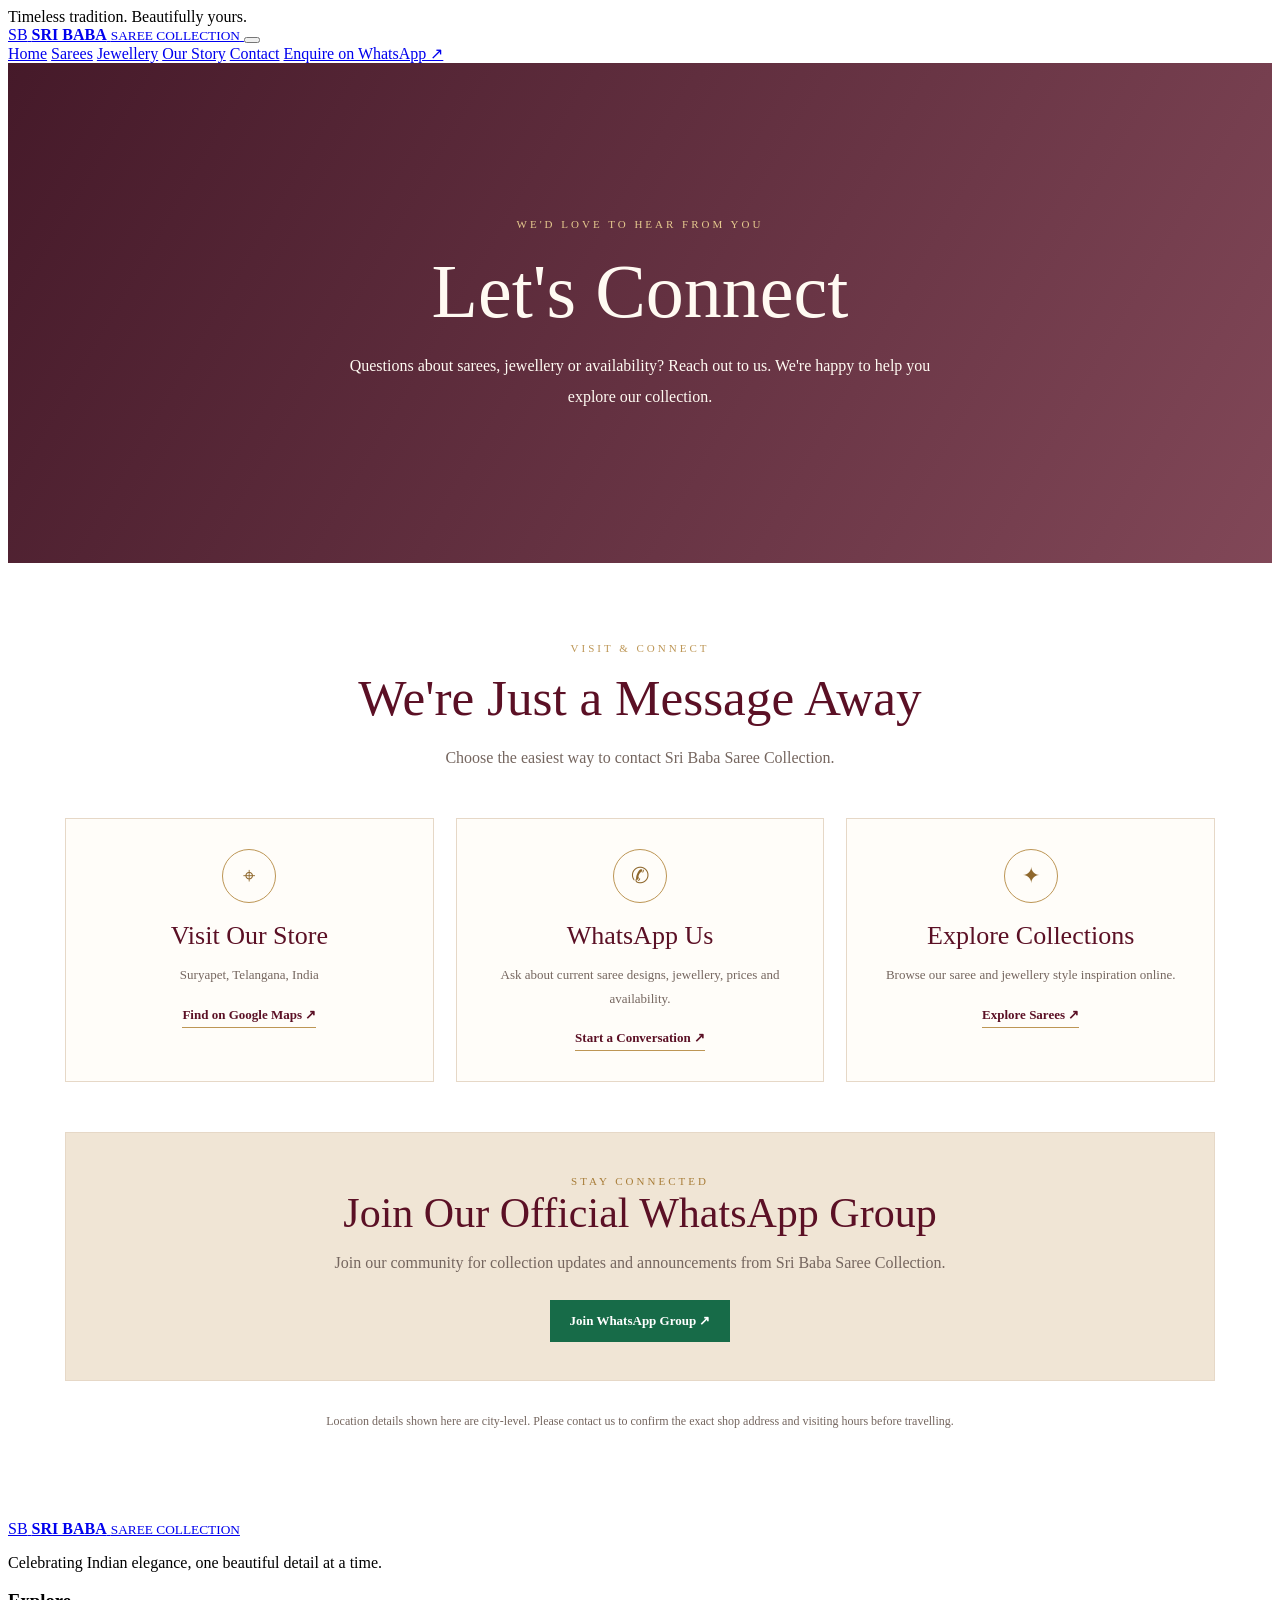
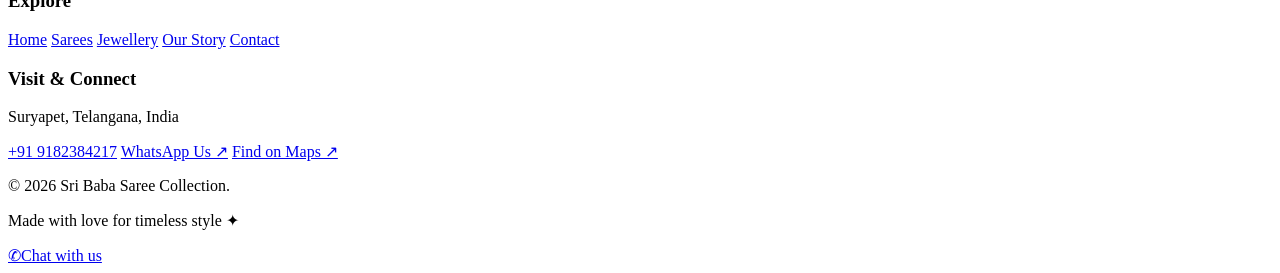
==== contact.html @ ef6b3e72 "Add Sri Baba Saree Collection frontend" ====
<!DOCTYPE html>
<html lang="en">
<head>
  <meta charset="UTF-8">
  <meta name="viewport" content="width=device-width, initial-scale=1.0">
  <meta name="theme-color" content="#5b1025">
  <meta name="description" content="Contact Sri Baba Saree Collection in Suryapet, Telangana, for saree and jewellery enquiries.">
  <title>Contact Us | Sri Baba Saree Collection</title>

  <link rel="preconnect" href="https://fonts.googleapis.com">
  <link rel="preconnect" href="https://fonts.gstatic.com" crossorigin>
  <link href="https://fonts.googleapis.com/css2?family=Cormorant+Garamond:wght@400;500;600;700&family=DM+Sans:wght@400;500;600;700&display=swap" rel="stylesheet">
  <link rel="stylesheet" href="css/style.css">
  <script src="js/script.js" defer></script>

  <style>
    .contact-hero {
      min-height: 370px;
      display: grid;
      place-items: center;
      padding: 65px 22px;
      text-align: center;
      color: #fffaf2;
      background:
        linear-gradient(120deg, rgba(55,8,25,.93), rgba(91,16,37,.77)),
        url("https://images.unsplash.com/photo-1610030469983-98e550d6193c?auto=format&fit=crop&w=1600&q=85") center/cover;
    }

    .contact-kicker {
      color: #e5c98e;
      font-size: 11px;
      letter-spacing: 3px;
      text-transform: uppercase;
    }

    .contact-hero h1 {
      margin: 16px 0;
      font-size: clamp(46px, 6vw, 76px);
      font-weight: 500;
    }

    .contact-hero p {
      max-width: 620px;
      margin: auto;
      line-height: 1.9;
    }

    .contact-main {
      max-width: 1150px;
      margin: auto;
      padding: 75px 24px;
    }

    .contact-heading {
      max-width: 720px;
      margin: 0 auto 45px;
      text-align: center;
    }

    .contact-heading h2 {
      margin: 12px 0;
      color: #5b1025;
      font-size: clamp(36px, 4vw, 52px);
      font-weight: 500;
    }

    .contact-heading p {
      color: #75665f;
      line-height: 1.9;
    }

    .contact-grid {
      display: grid;
      grid-template-columns: repeat(3, minmax(0, 1fr));
      gap: 22px;
    }

    .contact-card {
      padding: 30px 23px;
      text-align: center;
      background: #fffdf9;
      border: 1px solid #e6d8c7;
      transition: transform .25s, box-shadow .25s;
    }

    .contact-card:hover {
      transform: translateY(-4px);
      box-shadow: 0 12px 30px rgba(66,24,39,.08);
    }

    .contact-icon {
      width: 52px;
      height: 52px;
      display: grid;
      place-items: center;
      margin: 0 auto 18px;
      border: 1px solid #bd9655;
      border-radius: 50%;
      color: #8f682d;
      font-size: 22px;
    }

    .contact-card h3 {
      margin: 0 0 12px;
      color: #5b1025;
      font-size: 26px;
      font-weight: 500;
    }

    .contact-card p {
      margin: 0 0 18px;
      color: #75665f;
      font-size: 13px;
      line-height: 1.8;
      overflow-wrap: anywhere;
    }

    .contact-link {
      display: inline-block;
      color: #5b1025;
      font-size: 13px;
      font-weight: 700;
      text-decoration: none;
      border-bottom: 1px solid #bd9655;
      padding-bottom: 4px;
    }

    .contact-link:hover {
      color: #a77c37;
    }

    .contact-community {
      margin-top: 50px;
      padding: 38px 25px;
      text-align: center;
      background: #f0e5d5;
      border: 1px solid #e6d8c7;
    }

    .contact-community h2 {
      margin: 0 0 12px;
      color: #5b1025;
      font-size: clamp(30px, 4vw, 42px);
      font-weight: 500;
    }

    .contact-community p {
      max-width: 650px;
      margin: 0 auto 22px;
      color: #75665f;
      line-height: 1.8;
    }

    .contact-button {
      display: inline-block;
      padding: 13px 20px;
      background: #5b1025;
      color: #fff;
      text-decoration: none;
      font-size: 13px;
      font-weight: 600;
      transition: background .2s;
    }

    .contact-button:hover {
      background: #7b2940;
    }

    .contact-button.whatsapp {
      background: #176b48;
    }

    .contact-button.whatsapp:hover {
      background: #105438;
    }

    .contact-note {
      margin-top: 30px;
      text-align: center;
      color: #75665f;
      font-size: 12px;
      line-height: 1.8;
    }

    @media (max-width: 760px) {
      .contact-main {
        padding: 55px 7%;
      }

      .contact-grid {
        grid-template-columns: 1fr;
      }

      .contact-card {
        padding: 28px 22px;
      }
    }
  </style>
</head>

<body>

  <div class="announcement-bar">
    Timeless tradition. Beautifully yours.
  </div>

  <header class="site-header">
    <a href="index.html" class="brand" aria-label="Sri Baba Saree Collection home">
      <span class="brand-mark">SB</span>
      <span class="brand-copy">
        <strong>SRI BABA</strong>
        <small>SAREE COLLECTION</small>
      </span>
    </a>

    <button class="menu-toggle" id="menuToggle" type="button"
      aria-label="Open navigation menu" aria-expanded="false" aria-controls="mainNav">
      <span></span><span></span><span></span>
    </button>

    <nav class="main-nav" id="mainNav" aria-label="Main navigation">
      <a class="nav-link" href="index.html">Home</a>
      <a class="nav-link" href="sarees.html">Sarees</a>
      <a class="nav-link" href="jewellery.html">Jewellery</a>
      <a class="nav-link" href="about.html">Our Story</a>
      <a class="nav-link active" href="contact.html" aria-current="page">Contact</a>
      <a class="button button-small button-burgundy"
        href="https://wa.me/919182384217?text=Hello%20Sri%20Baba%20Saree%20Collection"
        target="_blank" rel="noopener noreferrer">Enquire on WhatsApp ↗</a>
    </nav>
  </header>

  <main>
    <section class="contact-hero">
      <div>
        <span class="contact-kicker">We'd Love to Hear From You</span>
        <h1>Let's Connect</h1>
        <p>Questions about sarees, jewellery or availability? Reach out to us. We're happy to help you explore our collection.</p>
      </div>
    </section>

    <section class="contact-main">
      <div class="contact-heading reveal">
        <span class="contact-kicker" style="color:#bd9655;">Visit & Connect</span>
        <h2>We're Just a Message Away</h2>
        <p>Choose the easiest way to contact Sri Baba Saree Collection.</p>
      </div>

      <div class="contact-grid">

        <article class="contact-card reveal">
          <div class="contact-icon" aria-hidden="true">⌖</div>
          <h3>Visit Our Store</h3>
          <p>Suryapet, Telangana, India</p>
          <a class="contact-link" href="https://www.google.com/maps/search/?api=1&query=Sri+Baba+Saree+Collection+Suryapet+Telangana"
            target="_blank" rel="noopener noreferrer">Find on Google Maps ↗</a>
        </article>

        <article class="contact-card reveal">
          <div class="contact-icon" aria-hidden="true">✆</div>
          <h3>WhatsApp Us</h3>
          <p>Ask about current saree designs, jewellery, prices and availability.</p>
          <a class="contact-link" href="https://wa.me/919182384217?text=Hello%20Sri%20Baba%20Saree%20Collection"
            target="_blank" rel="noopener noreferrer">Start a Conversation ↗</a>
        </article>

        <article class="contact-card reveal">
          <div class="contact-icon" aria-hidden="true">✦</div>
          <h3>Explore Collections</h3>
          <p>Browse our saree and jewellery style inspiration online.</p>
          <a class="contact-link" href="sarees.html">Explore Sarees ↗</a>
        </article>

      </div>

      <div class="contact-community reveal">
        <span class="contact-kicker" style="color:#a77c37;">Stay Connected</span>
        <h2>Join Our Official WhatsApp Group</h2>
        <p>Join our community for collection updates and announcements from Sri Baba Saree Collection.</p>
        <a class="contact-button whatsapp"
          href="https://chat.whatsapp.com/JOVWu6dOJ22JWDRWwFkfif?s=cl&amp;p=a&amp;mlu=4&amp;ilr=4"
          target="_blank" rel="noopener noreferrer">Join WhatsApp Group ↗</a>
      </div>

      <p class="contact-note">
        Location details shown here are city-level. Please contact us to confirm
        the exact shop address and visiting hours before travelling.
      </p>
    </section>
  </main>

  <footer class="site-footer">
    <div class="footer-main">
      <div class="footer-brand">
        <a href="index.html" class="brand brand-footer">
          <span class="brand-mark">SB</span>
          <span class="brand-copy">
            <strong>SRI BABA</strong>
            <small>SAREE COLLECTION</small>
          </span>
        </a>
        <p>Celebrating Indian elegance, one beautiful detail at a time.</p>
      </div>

      <div class="footer-column">
        <h3>Explore</h3>
        <a href="index.html">Home</a>
        <a href="sarees.html">Sarees</a>
        <a href="jewellery.html">Jewellery</a>
        <a href="about.html">Our Story</a>
        <a href="contact.html">Contact</a>
      </div>

      <div class="footer-column">
        <h3>Visit & Connect</h3>
        <p>Suryapet, Telangana, India</p>
        <a href="tel:+919182384217">+91 9182384217</a>
        <a href="https://wa.me/919182384217" target="_blank" rel="noopener noreferrer">WhatsApp Us ↗</a>
        <a href="https://www.google.com/maps/search/?api=1&query=Sri+Baba+Saree+Collection+Suryapet+Telangana"
          target="_blank" rel="noopener noreferrer">Find on Maps ↗</a>
      </div>
    </div>

    <div class="footer-bottom">
      <p>© <span id="currentYear">2026</span> Sri Baba Saree Collection.</p>
      <p>Made with love for timeless style ✦</p>
    </div>
  </footer>

  <a class="whatsapp-float" href="https://wa.me/919182384217"
    target="_blank" rel="noopener noreferrer" aria-label="Chat with us on WhatsApp">
    <span aria-hidden="true">✆</span><span>Chat with us</span>
  </a>

</body>
</html>
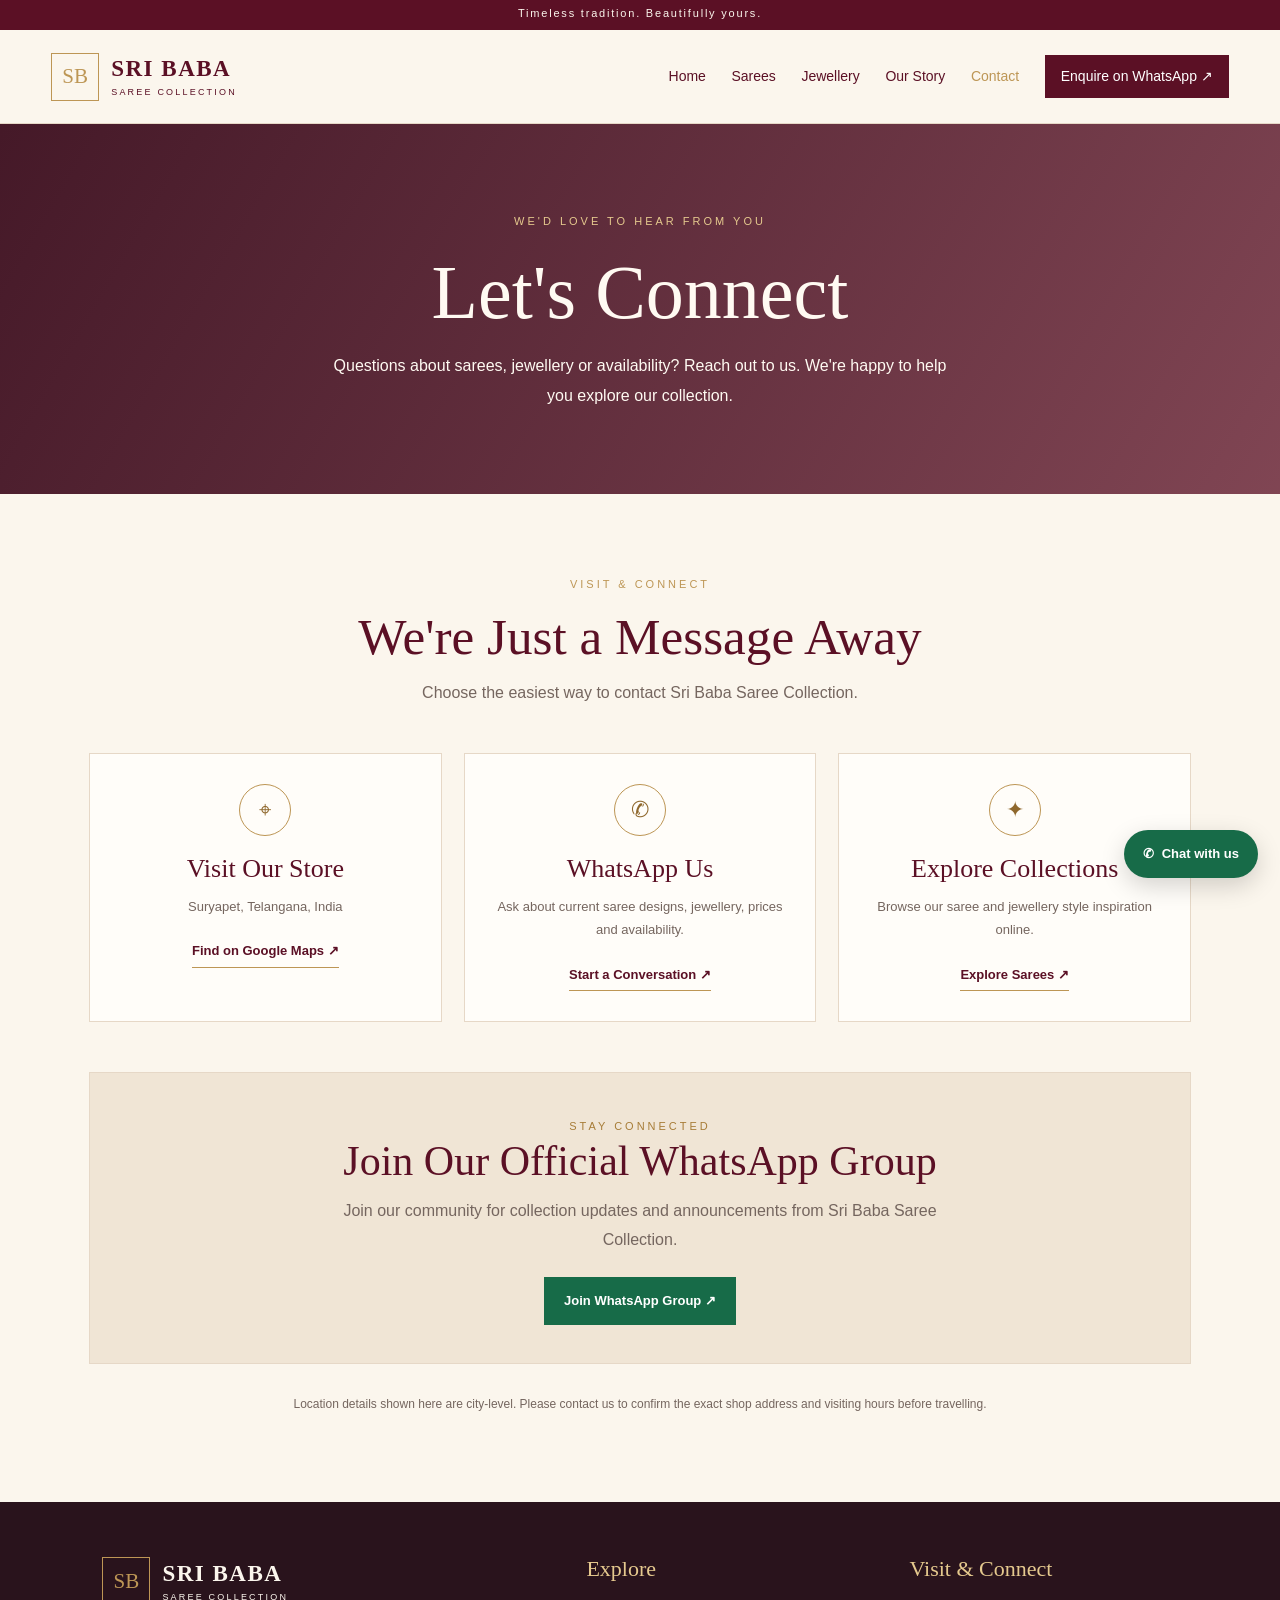
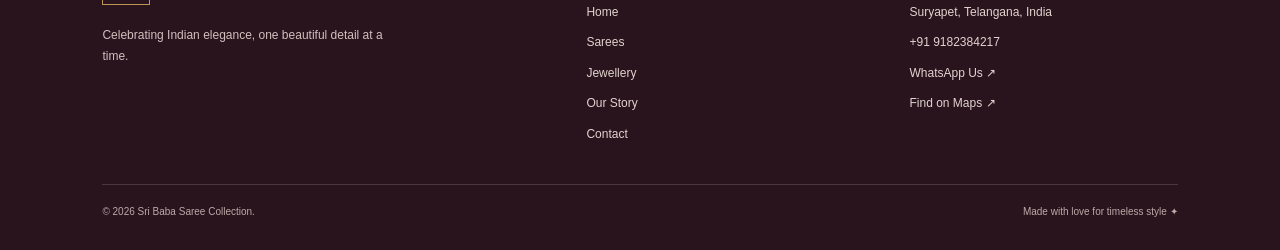
==== commit 0bb04995: "Replace old contact.html with updated version" ====
--- a/contact.html
+++ b/contact.html
@@ -11,8 +11,8 @@
   <link rel="preconnect" href="https://fonts.googleapis.com">
   <link rel="preconnect" href="https://fonts.gstatic.com" crossorigin>
   <link href="https://fonts.googleapis.com/css2?family=Cormorant+Garamond:wght@400;500;600;700&family=DM+Sans:wght@400;500;600;700&display=swap" rel="stylesheet">
-  <link rel="stylesheet" href="css/style.css">
-  <script src="js/script.js" defer></script>
+  <link rel="stylesheet" href="style.css">
+  <script src="script.js" defer></script>
 
   <style>
     .contact-hero {
--- a/style.css
+++ b/style.css
@@ -0,0 +1,1317 @@
+
+/* ==========================================
+   SRI BABA SAREE COLLECTION
+   Premium Ivory • Burgundy • Gold
+========================================== */
+
+:root {
+  --ivory: #fbf6ed;
+  --ivory-deep: #f0e5d5;
+  --burgundy: #5b1025;
+  --burgundy-light: #7b2940;
+  --gold: #bd9655;
+  --gold-light: #e5c98e;
+  --ink: #34232a;
+  --muted: #75665f;
+  --line: #e6d8c7;
+  --white: #fffdf9;
+}
+
+* {
+  box-sizing: border-box;
+}
+
+html {
+  scroll-behavior: smooth;
+  scroll-padding-top: 100px;
+}
+
+body {
+  margin: 0;
+  background: var(--ivory);
+  color: var(--ink);
+  font-family: "DM Sans", Arial, sans-serif;
+  line-height: 1.7;
+}
+
+img {
+  display: block;
+  max-width: 100%;
+}
+
+a {
+  color: inherit;
+}
+
+button,
+input,
+select {
+  font: inherit;
+}
+
+button,
+a {
+  -webkit-tap-highlight-color: transparent;
+}
+
+h1,
+h2,
+h3 {
+  font-family: "Cormorant Garamond", Georgia, serif;
+  line-height: 1.12;
+}
+
+p {
+  margin-top: 0;
+}
+
+em {
+  color: var(--gold);
+  font-weight: 400;
+}
+
+.container {
+  width: min(1200px, 92%);
+  margin-inline: auto;
+}
+
+/* ANNOUNCEMENT BAR */
+
+.announcement-bar {
+  min-height: 30px;
+  padding: 4px 15px;
+  background: var(--burgundy);
+  color: var(--ivory);
+  text-align: center;
+  font-size: 11px;
+  letter-spacing: 1.8px;
+}
+
+/* SHARED HEADER */
+
+.site-header {
+  position: sticky;
+  top: 0;
+  z-index: 1000;
+  width: 100%;
+  min-height: 94px;
+  padding: 16px 4%;
+  display: flex;
+  align-items: center;
+  justify-content: space-between;
+  gap: 28px;
+  background: var(--ivory);
+  border-bottom: 1px solid var(--line);
+}
+
+.brand {
+  display: inline-flex;
+  align-items: center;
+  gap: 12px;
+  flex-shrink: 0;
+  color: var(--burgundy);
+  text-decoration: none;
+}
+
+.brand-mark {
+  width: 48px;
+  height: 48px;
+  display: grid;
+  place-items: center;
+  border: 1px solid var(--gold);
+  color: var(--gold);
+  font-family: "Cormorant Garamond", Georgia, serif;
+  font-size: 21px;
+}
+
+.brand-copy {
+  display: flex;
+  flex-direction: column;
+  line-height: 1.2;
+}
+
+.brand-copy strong {
+  font-family: "Cormorant Garamond", Georgia, serif;
+  font-size: 23px;
+  letter-spacing: 1.5px;
+}
+
+.brand-copy small {
+  margin-top: 4px;
+  font-size: 9px;
+  letter-spacing: 2.2px;
+}
+
+/* Compatible with other HTML pages */
+
+.site-header .logo {
+  flex-shrink: 0;
+  color: var(--burgundy);
+  text-decoration: none;
+  font-family: "Cormorant Garamond", Georgia, serif;
+  font-size: 24px;
+  font-weight: 700;
+}
+
+.site-header .logo span {
+  color: var(--gold);
+}
+
+.main-nav {
+  display: flex;
+  align-items: center;
+  justify-content: flex-end;
+  gap: clamp(14px, 2vw, 30px);
+}
+
+.main-nav a {
+  color: var(--burgundy);
+  text-decoration: none;
+  font-size: 14px;
+  font-weight: 500;
+  white-space: nowrap;
+  transition: color .2s ease;
+}
+
+.main-nav a:hover,
+.main-nav a.active,
+.main-nav a[aria-current="page"] {
+  color: var(--gold);
+}
+
+.menu-toggle {
+  display: none;
+  padding: 9px 12px;
+  border: 1px solid var(--line);
+  background: transparent;
+  color: var(--burgundy);
+  cursor: pointer;
+}
+
+/* BUTTONS */
+
+.button {
+  min-height: 46px;
+  padding: 12px 22px;
+  display: inline-flex;
+  align-items: center;
+  justify-content: center;
+  gap: 8px;
+  border: 1px solid transparent;
+  text-decoration: none;
+  text-align: center;
+  font-size: 13px;
+  font-weight: 600;
+  transition: transform .25s, background .25s, color .25s;
+}
+
+.button:hover {
+  transform: translateY(-2px);
+}
+
+.button-small {
+  min-height: 40px;
+  padding: 9px 15px;
+  font-size: 12px;
+}
+
+.button-burgundy {
+  background: var(--burgundy);
+  color: white !important;
+}
+
+.button-burgundy:hover {
+  background: var(--burgundy-light);
+}
+
+.button-gold {
+  background: var(--gold);
+  color: #29151b;
+}
+
+.button-gold:hover {
+  background: var(--gold-light);
+}
+
+.button-outline {
+  border-color: rgba(255, 253, 249, .75);
+  color: white;
+  background: transparent;
+}
+
+.button-outline:hover {
+  background: white;
+  color: var(--burgundy);
+}
+
+/* HOME HERO */
+
+.hero {
+  position: relative;
+  min-height: 660px;
+  padding: 75px 8% 95px;
+  display: grid;
+  grid-template-columns: 1.05fr .95fr;
+  align-items: center;
+  gap: 50px;
+  overflow: hidden;
+  background:
+    radial-gradient(ellipse at 80% 20%, #ead8bd 0%, transparent 38%),
+    var(--ivory);
+}
+
+.hero-content {
+  position: relative;
+  z-index: 2;
+  max-width: 620px;
+}
+
+.eyebrow,
+.section-kicker {
+  color: var(--gold);
+  font-size: 10px;
+  font-weight: 600;
+  letter-spacing: 3px;
+  line-height: 1.8;
+}
+
+.hero h1 {
+  margin: 24px 0;
+  color: var(--burgundy);
+  font-size: clamp(54px, 6vw, 88px);
+  font-weight: 500;
+  letter-spacing: -1.5px;
+  line-height: .98;
+}
+
+.hero h1 em {
+  color: var(--gold);
+}
+
+.hero-description {
+  max-width: 460px;
+  margin-bottom: 27px;
+  color: var(--muted);
+  font-size: 15px;
+  line-height: 1.9;
+}
+
+.hero-actions {
+  display: flex;
+  flex-wrap: wrap;
+  gap: 12px;
+}
+
+.hero-actions .button-outline {
+  color: var(--burgundy);
+  border-color: var(--line);
+}
+
+.hero-actions .button-outline:hover {
+  color: white;
+  background: var(--burgundy);
+}
+
+.hero-note {
+  margin-top: 30px;
+  color: var(--muted);
+  font-size: 11px;
+  letter-spacing: .7px;
+}
+
+.hero-visual {
+  position: relative;
+  width: 100%;
+  max-width: 510px;
+  justify-self: end;
+  padding: 0 20px 25px 0;
+}
+
+.hero-image-frame {
+  position: relative;
+  height: 485px;
+  overflow: hidden;
+  background: var(--ivory-deep);
+}
+
+.hero-image-frame::before {
+  position: absolute;
+  z-index: 1;
+  inset: 0;
+  border: 1px solid rgba(189, 150, 85, .45);
+  content: "";
+  pointer-events: none;
+}
+
+.hero-image-frame img {
+  width: 100%;
+  height: 100%;
+  object-fit: cover;
+  object-position: center;
+}
+
+.floating-seal {
+  position: absolute;
+  right: -2px;
+  bottom: 0;
+  width: 112px;
+  height: 112px;
+  display: flex;
+  flex-direction: column;
+  align-items: center;
+  justify-content: center;
+  gap: 4px;
+  border: 1px solid var(--gold-light);
+  border-radius: 50%;
+  background: var(--burgundy);
+  color: var(--ivory);
+  font-size: 9px;
+  letter-spacing: 2px;
+}
+
+.floating-seal span:nth-child(2) {
+  color: var(--gold-light);
+  font-size: 17px;
+}
+
+.hero-bottom {
+  position: absolute;
+  right: 8%;
+  bottom: 24px;
+  left: 8%;
+  display: flex;
+  justify-content: space-between;
+  gap: 15px;
+  padding-top: 17px;
+  border-top: 1px solid var(--line);
+  color: var(--muted);
+  font-size: 9px;
+  letter-spacing: 2px;
+}
+
+/* SECTION LAYOUT */
+
+.section-padding {
+  padding: 95px 8%;
+}
+
+.intro-section {
+  text-align: center;
+}
+
+.section-kicker {
+  margin-bottom: 17px;
+}
+
+.section-heading {
+  margin: 0;
+  color: var(--burgundy);
+  font-size: clamp(37px, 4vw, 55px);
+  font-weight: 500;
+}
+
+.intro-description {
+  max-width: 640px;
+  margin: 25px auto 0;
+  color: var(--muted);
+  font-size: 14px;
+  line-height: 1.9;
+}
+
+/* COLLECTIONS */
+
+.collections-section {
+  padding-top: 35px;
+  background: var(--ivory);
+}
+
+.section-header {
+  display: flex;
+  justify-content: space-between;
+  align-items: end;
+  gap: 35px;
+  margin-bottom: 35px;
+}
+
+.section-header .section-heading {
+  font-size: clamp(36px, 4vw, 50px);
+}
+
+.section-side-copy {
+  max-width: 310px;
+  margin: 0 0 6px;
+  color: var(--muted);
+  font-size: 13px;
+}
+
+.collection-grid {
+  display: grid;
+  grid-template-columns: repeat(2, minmax(0, 1fr));
+  gap: 28px;
+}
+
+.collection-card {
+  display: block;
+  min-width: 0;
+  color: inherit;
+  text-decoration: none;
+}
+
+.collection-image {
+  position: relative;
+  height: 410px;
+  overflow: hidden;
+  background: var(--ivory-deep);
+}
+
+.collection-image img {
+  width: 100%;
+  height: 100%;
+  object-fit: cover;
+  transition: transform .5s ease;
+}
+
+.collection-card:hover .collection-image img {
+  transform: scale(1.04);
+}
+
+.collection-number,
+.collection-arrow {
+  position: absolute;
+  z-index: 1;
+  display: grid;
+  place-items: center;
+  color: white;
+  background: rgba(53, 20, 31, .65);
+}
+
+.collection-number {
+  top: 18px;
+  left: 18px;
+  width: 36px;
+  height: 36px;
+  font-size: 11px;
+}
+
+.collection-arrow {
+  right: 18px;
+  bottom: 18px;
+  width: 42px;
+  height: 42px;
+  border: 1px solid rgba(255,255,255,.7);
+  border-radius: 50%;
+  font-size: 19px;
+}
+
+.collection-info {
+  display: flex;
+  justify-content: space-between;
+  align-items: end;
+  gap: 15px;
+  padding: 23px 2px;
+}
+
+.collection-label {
+  margin-bottom: 7px;
+  color: var(--gold);
+  font-size: 9px;
+  letter-spacing: 2px;
+}
+
+.collection-info h3 {
+  margin: 0;
+  color: var(--burgundy);
+  font-size: 35px;
+  font-weight: 500;
+}
+
+.text-link {
+  color: var(--burgundy);
+  font-size: 12px;
+  font-weight: 600;
+  text-decoration: none;
+}
+
+.text-link:hover {
+  color: var(--gold);
+}
+
+/* BRAND PROMISE */
+
+.brand-promise {
+  position: relative;
+  min-height: 440px;
+  display: flex;
+  align-items: center;
+  padding: 70px 9%;
+  overflow: hidden;
+  background:
+    linear-gradient(90deg, rgba(50, 8, 24, .96), rgba(91, 16, 37, .77)),
+    url("https://images.unsplash.com/photo-1610030469983-98e550d6193c?auto=format&fit=crop&w=1600&q=85")
+    center 45% / cover;
+  color: var(--ivory);
+}
+
+.promise-content {
+  max-width: 600px;
+}
+
+.promise-content h2 {
+  margin: 20px 0;
+  font-size: clamp(42px, 5vw, 64px);
+  font-weight: 500;
+}
+
+.promise-content h2 em {
+  color: var(--gold-light);
+}
+
+.promise-content > p:not(.eyebrow) {
+  max-width: 510px;
+  margin-bottom: 25px;
+  color: #f2e8df;
+  font-size: 14px;
+  line-height: 1.9;
+}
+
+/* STORY */
+
+.story-section {
+  display: grid;
+  grid-template-columns: 1fr 1fr;
+  align-items: center;
+  gap: 75px;
+}
+
+.story-image {
+  position: relative;
+  height: 480px;
+  background: var(--ivory-deep);
+}
+
+.story-image img {
+  width: 100%;
+  height: 100%;
+  object-fit: cover;
+}
+
+.story-image-label {
+  position: absolute;
+  right: 0;
+  bottom: 0;
+  padding: 13px 17px;
+  background: var(--burgundy);
+  color: white;
+  font-size: 9px;
+  letter-spacing: 2px;
+}
+
+.story-content .section-heading {
+  margin-bottom: 25px;
+}
+
+.story-content > p:not(.section-kicker) {
+  color: var(--muted);
+  font-size: 14px;
+  line-height: 1.9;
+}
+
+.story-content .text-link {
+  display: inline-block;
+  margin-top: 10px;
+  border-bottom: 1px solid var(--gold);
+  padding-bottom: 5px;
+}
+
+/* WHATSAPP BANNER */
+
+.whatsapp-banner {
+  margin: 0 8% 85px;
+  padding: 48px 55px;
+  display: flex;
+  align-items: center;
+  justify-content: space-between;
+  gap: 30px;
+  background: var(--burgundy);
+  color: var(--ivory);
+}
+
+.whatsapp-banner h2 {
+  margin: 8px 0 12px;
+  font-size: clamp(34px, 4vw, 46px);
+  font-weight: 500;
+}
+
+.whatsapp-banner h2 em {
+  color: var(--gold-light);
+}
+
+.whatsapp-banner-content > p:not(.eyebrow) {
+  max-width: 480px;
+  margin-bottom: 0;
+  color: #e8d9d7;
+  font-size: 13px;
+}
+
+/* FOOTER */
+
+.site-footer {
+  padding: 55px 8% 20px;
+  background: #29131c;
+  color: var(--ivory);
+}
+
+.footer-main {
+  display: grid;
+  grid-template-columns: 1.6fr 1fr 1fr;
+  gap: 55px;
+  padding-bottom: 40px;
+}
+
+.brand-footer {
+  color: var(--ivory);
+}
+
+.brand-footer .brand-copy strong {
+  color: var(--ivory);
+}
+
+.footer-brand > p {
+  max-width: 300px;
+  margin-top: 20px;
+  color: #d2c0bf;
+  font-size: 12px;
+}
+
+.footer-column {
+  display: flex;
+  flex-direction: column;
+  align-items: flex-start;
+  gap: 10px;
+}
+
+.footer-column h3 {
+  margin: 0 0 10px;
+  color: var(--gold-light);
+  font-size: 22px;
+  font-weight: 500;
+}
+
+.footer-column p,
+.footer-column a {
+  margin: 0;
+  color: #e1d3d0;
+  font-size: 12px;
+  text-decoration: none;
+}
+
+.footer-column a:hover {
+  color: var(--gold-light);
+}
+
+.footer-bottom {
+  display: flex;
+  justify-content: space-between;
+  gap: 20px;
+  padding-top: 18px;
+  border-top: 1px solid rgba(255,255,255,.15);
+  color: #bdaaaa;
+  font-size: 10px;
+}
+
+/* FLOATING WHATSAPP */
+
+.whatsapp-float {
+  position: fixed;
+  right: 22px;
+  bottom: 22px;
+  z-index: 900;
+  display: inline-flex;
+  align-items: center;
+  gap: 8px;
+  padding: 13px 19px;
+  border-radius: 40px;
+  background: #176b48;
+  color: white;
+  font-size: 13px;
+  font-weight: 700;
+  text-decoration: none;
+  box-shadow: 0 8px 25px rgba(0,0,0,.17);
+}
+
+.whatsapp-float:hover {
+  background: #105438;
+}
+
+/* OFFICIAL WHATSAPP GROUP */
+
+.official-community {
+  padding: 32px 20px;
+  text-align: center;
+  background: var(--ivory-deep);
+  border-top: 1px solid var(--line);
+}
+
+.official-community h3 {
+  color: var(--burgundy);
+  font-size: 25px;
+}
+
+.official-community p {
+  color: var(--muted);
+}
+
+.official-community a {
+  display: inline-block;
+  padding: 12px 20px;
+  border-radius: 5px;
+  background: #176b48;
+  color: white;
+  text-decoration: none;
+  font-size: 13px;
+  font-weight: 600;
+}
+
+/* REVEAL ANIMATION */
+
+.reveal {
+  opacity: 1;
+  transform: none;
+}
+
+.js-reveal .reveal {
+  opacity: 0;
+  transform: translateY(18px);
+  transition: opacity .65s ease, transform .65s ease;
+}
+
+.js-reveal .reveal.is-visible {
+  opacity: 1;
+  transform: translateY(0);
+}
+
+/* MOBILE */
+
+@media (max-width: 1000px) {
+  .site-header {
+    padding-inline: 4%;
+  }
+
+  .main-nav {
+    gap: 15px;
+  }
+
+  .main-nav a {
+    font-size: 12px;
+  }
+
+  .hero {
+    padding-inline: 6%;
+    gap: 30px;
+  }
+
+  .hero-image-frame {
+    height: 420px;
+  }
+
+  .story-section {
+    gap: 40px;
+  }
+
+  .collection-image {
+    height: 340px;
+  }
+}
+
+@media (max-width: 760px) {
+  .site-header {
+    min-height: 78px;
+    padding: 14px 5%;
+    flex-wrap: wrap;
+  }
+
+  .brand-mark {
+    width: 42px;
+    height: 42px;
+  }
+
+  .brand-copy strong {
+    font-size: 20px;
+  }
+
+  .menu-toggle {
+    display: flex;
+    flex-direction: column;
+    gap: 5px;
+    margin-left: auto;
+  }
+
+  .menu-toggle span {
+    display: block;
+    width: 21px;
+    height: 2px;
+    background: var(--burgundy);
+  }
+
+  .main-nav {
+    display: none;
+    width: 100%;
+    flex-direction: column;
+    align-items: stretch;
+    gap: 4px;
+    padding: 12px 0 4px;
+  }
+
+  .main-nav.active {
+    display: flex;
+  }
+
+  .main-nav a {
+    padding: 10px 0;
+    font-size: 14px;
+  }
+
+  .main-nav .button {
+    align-self: flex-start;
+    margin-top: 6px;
+  }
+
+  .hero {
+    min-height: auto;
+    grid-template-columns: 1fr;
+    padding: 65px 7% 95px;
+    gap: 35px;
+  }
+
+  .hero h1 {
+    font-size: clamp(52px, 12vw, 76px);
+  }
+
+  .hero-visual {
+    width: min(100%, 480px);
+    justify-self: center;
+  }
+
+  .hero-image-frame {
+    height: 440px;
+  }
+
+  .hero-bottom {
+    right: 7%;
+    left: 7%;
+    font-size: 8px;
+    letter-spacing: 1px;
+  }
+
+  .section-padding {
+    padding: 65px 7%;
+  }
+
+  .section-header {
+    align-items: flex-start;
+    flex-direction: column;
+    gap: 10px;
+  }
+
+  .collection-grid {
+    gap: 20px;
+  }
+
+  .collection-image {
+    height: 300px;
+  }
+
+  .collection-info {
+    flex-direction: column;
+    align-items: flex-start;
+  }
+
+  .collection-info h3 {
+    font-size: 30px;
+  }
+
+  .story-section {
+    grid-template-columns: 1fr;
+    gap: 35px;
+  }
+
+  .story-image {
+    height: 380px;
+  }
+
+  .whatsapp-banner {
+    margin: 0 5% 60px;
+    padding: 35px 25px;
+    align-items: flex-start;
+    flex-direction: column;
+  }
+
+  .footer-main {
+    grid-template-columns: 1fr 1fr;
+    gap: 35px 20px;
+  }
+
+  .footer-brand {
+    grid-column: 1 / -1;
+  }
+
+  .footer-bottom {
+    flex-direction: column;
+    gap: 4px;
+  }
+}
+
+@media (max-width: 480px) {
+  .announcement-bar {
+    font-size: 9px;
+    letter-spacing: 1px;
+  }
+
+  .hero {
+    padding-top: 48px;
+  }
+
+  .hero h1 {
+    font-size: 51px;
+  }
+
+  .hero-description {
+    font-size: 13px;
+  }
+
+  .hero-actions {
+    flex-direction: column;
+    align-items: stretch;
+  }
+
+  .hero-actions .button {
+    width: 100%;
+  }
+
+  .hero-image-frame {
+    height: 360px;
+  }
+
+  .floating-seal {
+    width: 90px;
+    height: 90px;
+    font-size: 8px;
+  }
+
+  .hero-bottom {
+    gap: 8px;
+    font-size: 7px;
+  }
+
+  .collection-grid {
+    grid-template-columns: 1fr;
+  }
+
+  .collection-image {
+    height: 360px;
+  }
+
+  .collection-info {
+    flex-direction: row;
+    align-items: end;
+  }
+
+  .brand-promise {
+    min-height: 390px;
+    padding: 55px 7%;
+  }
+
+  .story-image {
+    height: 310px;
+  }
+
+  .footer-main {
+    grid-template-columns: 1fr;
+  }
+
+  .footer-brand {
+    grid-column: auto;
+  }
+
+  .whatsapp-float {
+    right: 12px;
+    bottom: 12px;
+    padding: 11px 15px;
+  }
+} 
+
+/* ==========================================
+   SRI BABA — PREMIUM ANIMATION UPGRADE
+   ========================================== */
+
+/* Smooth scrolling */
+html {
+  scroll-behavior: smooth;
+}
+
+/* Hero content entrance */
+@keyframes heroTextReveal {
+  from {
+    opacity: 0;
+    transform: translateY(28px);
+  }
+  to {
+    opacity: 1;
+    transform: translateY(0);
+  }
+}
+
+@keyframes heroImageReveal {
+  from {
+    opacity: 0;
+    transform: translateX(35px) scale(.97);
+  }
+  to {
+    opacity: 1;
+    transform: translateX(0) scale(1);
+  }
+}
+
+@keyframes goldGlow {
+  0%, 100% {
+    box-shadow: 0 0 0 rgba(189, 150, 85, 0);
+  }
+  50% {
+    box-shadow: 0 0 22px rgba(189, 150, 85, .20);
+  }
+}
+
+/* Home hero text */
+.hero-content,
+.hero-copy,
+.hero-text {
+  animation: heroTextReveal .9s ease both;
+}
+
+/* Hero image */
+.hero-image,
+.hero-visual,
+.hero-media {
+  animation: heroImageReveal 1.1s .15s ease both;
+}
+
+/* Elegant image hover */
+.hero-image img,
+.hero-visual img,
+.hero-media img,
+.collection-card img,
+.saree-card img,
+.jewellery-card img {
+  transition: transform .65s cubic-bezier(.2, .7, .2, 1);
+}
+
+.collection-card:hover img,
+.saree-card:hover img,
+.jewellery-card:hover img {
+  transform: scale(1.045);
+}
+
+/* Buttons */
+.button,
+.button-burgundy,
+.saree-button,
+.jewellery-button {
+  transition:
+    transform .25s ease,
+    box-shadow .25s ease,
+    background-color .25s ease;
+}
+
+.button:hover,
+.button-burgundy:hover,
+.saree-button:hover,
+.jewellery-button:hover {
+  transform: translateY(-3px);
+  box-shadow: 0 9px 22px rgba(91, 16, 37, .16);
+}
+
+/* Gold brand detail */
+.brand-mark {
+  transition: background-color .3s ease, color .3s ease;
+}
+
+.brand:hover .brand-mark {
+  background: #bd9655;
+  color: #fffaf2;
+}
+
+/* Scroll reveal — activated by JavaScript */
+.js-reveal .reveal {
+  opacity: 0;
+  transform: translateY(24px);
+  transition:
+    opacity .7s ease,
+    transform .7s cubic-bezier(.2, .7, .2, 1);
+}
+
+.js-reveal .reveal.is-visible {
+  opacity: 1;
+  transform: translateY(0);
+}
+
+/* Subtle card lift */
+.collection-card,
+.saree-card,
+.jewellery-card,
+.value-card,
+.contact-card {
+  transition:
+    transform .3s ease,
+    box-shadow .3s ease;
+}
+
+.collection-card:hover,
+.value-card:hover,
+.contact-card:hover {
+  transform: translateY(-5px);
+  box-shadow: 0 14px 32px rgba(66, 24, 39, .10);
+}
+
+/* Gentle floating WhatsApp button */
+.whatsapp-float {
+  transition: transform .25s ease, box-shadow .25s ease;
+}
+
+.whatsapp-float:hover {
+  transform: translateY(-4px);
+  box-shadow: 0 10px 28px rgba(23, 107, 72, .25);
+}
+
+/* Accessibility: respect reduced-motion preferences */
+@media (prefers-reduced-motion: reduce) {
+  html {
+    scroll-behavior: auto;
+  }
+
+  *,
+  *::before,
+  *::after {
+    animation-duration: .01ms !important;
+    animation-iteration-count: 1 !important;
+    transition-duration: .01ms !important;
+    scroll-behavior: auto !important;
+  }
+} 
+
+/* Home hero entrance */
+@keyframes homeHeroEntrance {
+  from {
+    opacity: 0;
+    transform: translateY(22px);
+  }
+  to {
+    opacity: 1;
+    transform: translateY(0);
+  }
+}
+
+.home-hero-animated > * {
+  animation: homeHeroEntrance .85s ease both;
+}
+
+.home-hero-animated > *:nth-child(2) {
+  animation-delay: .12s;
+}
+
+.home-hero-animated > *:nth-child(3) {
+  animation-delay: .22s;
+}
+
+/* Gentle movement for the hero image */
+@keyframes imageSettle {
+  from {
+    opacity: .75;
+    transform: scale(1.035);
+  }
+  to {
+    opacity: 1;
+    transform: scale(1);
+  }
+}
+
+.hero-image img,
+.hero-visual img,
+.hero-media img {
+  animation: imageSettle 1.2s ease-out both;
+}
+
+/* Luxury falling gold particles */
+.luxury-rain {
+  position: fixed;
+  inset: 0;
+  z-index: 5;
+  overflow: hidden;
+  pointer-events: none;
+  contain: layout paint;
+}
+
+.luxury-particle {
+  position: absolute;
+  top: -30px;
+  color: #bd9655;
+  opacity: 0;
+  text-shadow: 0 0 9px rgba(189, 150, 85, .45);
+  animation: luxuryParticleFall linear infinite;
+  will-change: transform, opacity;
+}
+
+@keyframes luxuryParticleFall {
+  0% {
+    transform: translate3d(0, -30px, 0) rotate(0deg);
+    opacity: 0;
+  }
+
+  12% {
+    opacity: .65;
+  }
+
+  75% {
+    opacity: .45;
+  }
+
+  100% {
+    transform: translate3d(var(--drift), 110vh, 0) rotate(220deg);
+    opacity: 0;
+  }
+}
+
+@media (prefers-reduced-motion: reduce) {
+  .luxury-rain {
+    display: none;
+  }
+}
+.sb-particle-layer {
+  position: fixed !important;
+  inset: 0 !important;
+  z-index: 999 !important;
+  overflow: hidden !important;
+  pointer-events: none !important;
+}
+
+.sb-particle {
+  display: block !important;
+  color: #bd9655 !important;
+  text-shadow: 0 0 12px #bd9655 !important;
+} 
+
+/* Force-enable the gold sparkle layer for testing */
+.sparkle-layer {
+  display: block !important;
+  visibility: visible !important;
+  opacity: 1 !important;
+}
+
+.sparkle {
+  display: block !important;
+  color: #bd9655 !important;
+  opacity: 0.8;
+  z-index: 9999;
+}
+
+
+
